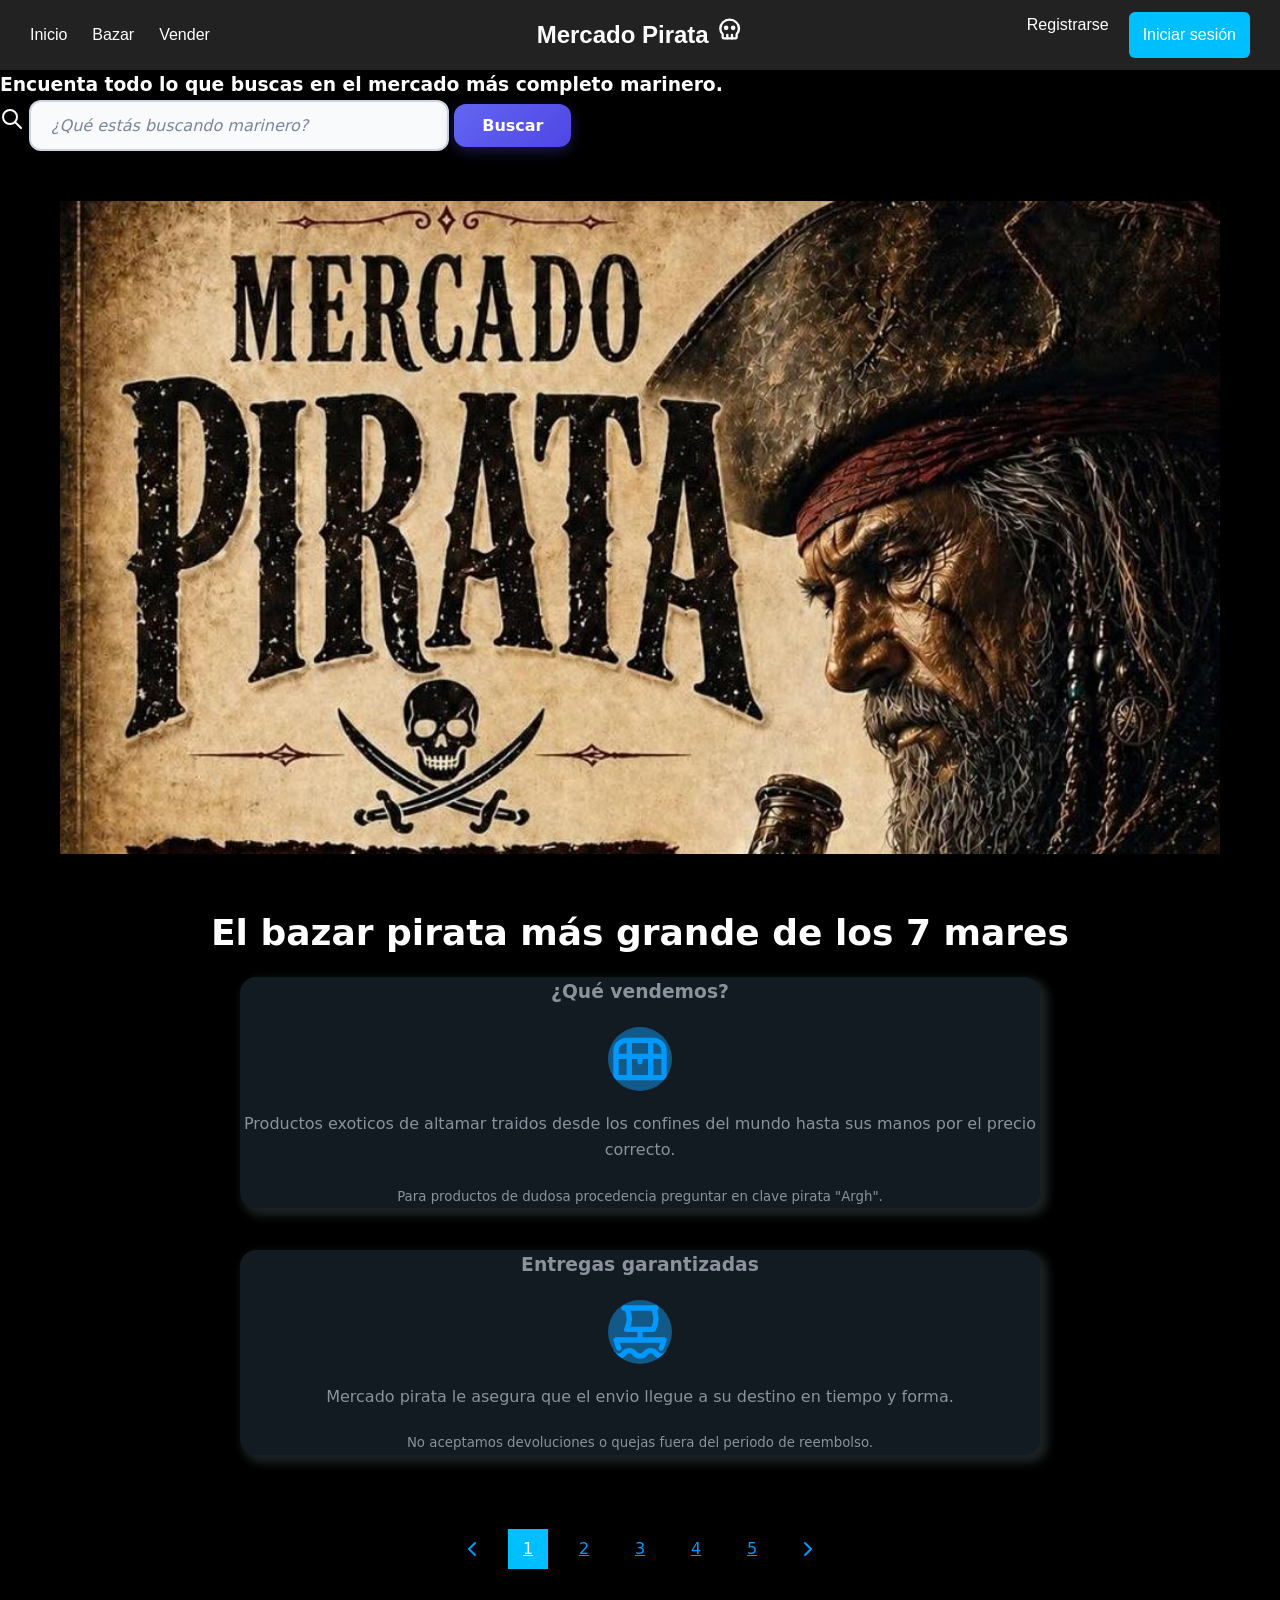
==== index.html @ 428a02eb "Primer commit" ====
<!DOCTYPE html>
<html lang="es">
<head>
    <meta charset="UTF-8">
    <meta name="descripción" content="width=device-width, initial-scale=1.0">
    <title>Mercado Pirata</title>

    <link rel="stylesheet" href="Style_mercado_pirata.css">
    <script></script>
</head>

<body>
    <header class="menu">

    <h2 class="logo">
        <a href="index.html">Mercado Pirata
        <svg xmlns="http://www.w3.org/2000/svg"
            width="24"
            height="24"
            viewBox="0 0 24 24"
            fill="none"
            stroke="currentColor"
            stroke-width="2"
            stroke-linecap="round"
            stroke-linejoin="round">
            <path stroke="none" d="M0 0h24v24H0z" fill="none" />
            <path d="M12 4c4.418 0 8 3.358 8 7.5c0 1.901 -.755 3.637 -2 4.96l0 2.54a1 1 0 0 1 -1 1h-10a1 1 0 0 1 -1 -1v-2.54c-1.245 -1.322 -2 -3.058 -2 -4.96c0 -4.142 3.582 -7.5 8 -7.5" />
            <path d="M10 17v3" />
            <path d="M14 17v3" />
            <path d="M8 11a1 1 0 1 0 2 0a1 1 0 1 0 -2 0" />
            <path d="M14 11a1 1 0 1 0 2 0a1 1 0 1 0 -2 0" />
        </svg></a>
    </h2>

    <nav class="nav-inicio">
        <a href="index.html">Inicio</a>
        <a href="bazar.html">Bazar</a>
        <a href="">Vender</a>
    </nav>

    <div class="usuario">
        <a href="">Registrarse</a>
        <a href="">Iniciar sesión</a>
    </div>

</header>

    <main>
        <section>
            <h3>Encuenta todo lo que buscas en el mercado más
            completo marinero.
            </h3>

            <form role="search">
                <svg xmlns="http://www.w3.org/2000/svg"
                width="24" height="24"
                viewBox="0 0 24 24"
                fill="none"
                stroke="currentColor" 
                stroke-width="2"
                stroke-linecap="round"
                stroke-linejoin="round"
                class="icon icon-tabler icons-tabler-outline icon-tabler-search">
                <path stroke="none" d="M0 0h24v24H0z" fill="none" />
                <path d="M3 10a7 7 0 1 0 14 0a7 7 0 1 0 -14 0" />
                <path d="M21 21l-6 -6" />
            </svg>

                <input type="text" placeholder="¿Qué estás buscando marinero?" class="form-box">

                <button type="submit" class="btn-submit">Buscar</button>
            </form>

            <img class="img-cont" src="img/mercado-pirata.jpg"> 

            <h1>El bazar pirata más grande de los 7 mares</h1>


        </section>

        <section>
            <article class="text-cont">
                <h3>¿Qué vendemos?</h3>
                <svg xmlns="http://www.w3.org/2000/svg"
                width="24" height="24"
                viewBox="0 0 24 24"
                fill="none"
                stroke="currentColor"
                stroke-width="2"
                stroke-linecap="round"
                stroke-linejoin="round"
                class="icon icon-tabler icons-tabler-outline icon-tabler-treasure-chest">
                <path stroke="none" d="M0 0h24v24H0z" fill="none" />
                <path d="M4 19h16a1 1 0 0 0 1 -1v-9a4 4 0 0 0 -4 -4h-10a4 4 0 0 0 -4 4v9a1 1 0 0 0 1 1" />
                <path d="M3 11h18" /><path d="M16 5v14" />
                <path d="M8 5v14" /><path d="M12 11v2" />
            </svg>
                <p>Productos exoticos de altamar traidos
                desde los confines del mundo hasta sus manos
                por el precio correcto.</p>

                <footer >
                    <small>Para productos de dudosa procedencia
                    preguntar en clave pirata "Argh".</small>
                </footer>

            </article>
            <br>

            <article class="text-cont">
                <h3>Entregas garantizadas</h3>
            <svg xmlns="http://www.w3.org/2000/svg" 
            width="24" 
            height="24" 
            viewBox="0 0 24 24" 
            fill="none" 
            stroke="currentColor" 
            stroke-width="2" 
            stroke-linecap="round" 
            stroke-linejoin="round" 
            class="icon icon-tabler icons-tabler-outline icon-tabler-sailboat-2">
            <path stroke="none" d="M0 0h24v24H0z" fill="none" />
            <path d="M2 20a2.4 2.4 0 0 0 2 1a2.4 2.4 0 0 0 2 -1a2.4 2.4 0 0 1 2 -1a2.4 2.4 0 0 1 2 1a2.4 2.4 0 0 0 2 1a2.4 2.4 0 0 0 2 -1a2.4 2.4 0 0 1 2 -1a2.4 2.4 0 0 1 2 1a2.4 2.4 0 0 0 2 1a2.4 2.4 0 0 0 2 -1" />
            <path d="M4 18l-1 -3h18l-1 3" /><path d="M12 11v4" />
            <path d="M7 3c1.333 2.667 1.333 5.333 0 8h10c1.333 -2.667 1.333 -5.333 0 -8" />
            <path d="M6 3h12" />
        </svg>
            <p>Mercado pirata le asegura que el envio
            llegue a su destino en tiempo y forma.</p>

            <footer><small>No aceptamos devoluciones o quejas 
                fuera del periodo de reembolso.</small>
            </footer>
        </section>
        <br>

    <nav class="num-pagina">
        <a href=""><svg xmlns="http://www.w3.org/2000/svg" 
            width="24" height="24" 
            viewBox="0 0 24 24" 
            fill="none" 
            stroke="currentColor" 
            stroke-width="2" 
            stroke-linecap="round" 
            stroke-linejoin="round" 
            class="icon icon-tabler icons-tabler-outline icon-tabler-chevron-left">
            <path stroke="none" d="M0 0h24v24H0z" fill="none" />
            <path d="M15 6l-6 6l6 6" />
        </svg></a>
        <a href="" class="is-active">1</a>
        <a href="">2</a>
        <a href="">3</a>
        <a href="">4</a>
        <a href="">5</a>
        <a href=""><svg xmlns="http://www.w3.org/2000/svg" 
            width="24" 
            height="24" 
            viewBox="0 0 24 24" 
            fill="none" 
            stroke="currentColor" 
            stroke-width="2" 
            stroke-linecap="round" 
            stroke-linejoin="round" 
            class="icon icon-tabler icons-tabler-outline icon-tabler-chevron-right">
            <path stroke="none" d="M0 0h24v24H0z" fill="none" />
            <path d="M9 6l6 6l-6 6" />
        </svg></a>
        </nav>

    <footer class="copyright">
        <small>&copy; 2026 Mauricio Leone dev. Todos los derechos
    reservados.</small>
    </footer>
    </main>
    
</body>

</html>
---- Style_mercado_pirata.css ----
/*Reinicio los margenes, padding y bordes*/
* {
    margin: 0;
    padding: 0;
    box-sizing: border-box;
}
/*Defino cololes a utilizar*/
:root {
    --primary:#3b4550;
    --primary-dark:#131416;
    --primary-hover:#0a69ce;
    --primary-light:#09f;
    --background:#000000;
    --text-primary: #ffffff;
    --text-secondary: #cbd5e1;
    --text-muted: #94a3b8;
    --border: rgba(255, 255, 255, 0.1);
    --card-bg: #1e293b;
    --shadow: rgba(0, 0, 0, 0.3);
    --input-bg: #1e293b;
    --hsla-example: hsla(210, 100%, 56%, 1);
}



body{
    font-family: system-ui;
    background-color: var(--background);
    color:var(--text-primary);
    min-height: 100vh;
    display: flex;
    flex-direction: column;
    line-height: 1.6;
}

/*Titulos*/

h1 {
    font-size: 2.25rem;
    font-weight: 900;
    margin-bottom: 1rem;
    text-align: center;

}


a {
    color: var(--primary-light);
}

a:hover{
    color:var(--text-primary)
}
/*Imagen*/
.img-cont{
    display: flex;
    justify-content: center;
    align-items: center;
    width: 100%;
    max-width: 1200px;
    padding: 20px;
    margin: 30px auto;
    box-sizing:border-box;
}

.text-cont{
    display:flex;
    flex-direction: column;
    align-items: center;
    justify-content: center;
    background-color: #121a22;
    text-align: center;
    width: 100%;
    max-width: 800px;
    gap: 20px;
    box-sizing: border-box;
    text-align: center;
    margin-left: auto;
    margin-right: auto;
    margin-bottom: 1rem;
    border-radius: 1rem;
    box-shadow: 5px 5px 8px 3px rgb(28, 34, 34);
    color: #8b929b;

    svg {
        color:#09f;
        background-color:rgb(19, 89, 136);
        width: 64px;
        height: 64px;
        border-radius: 100%;
    }

}
.copyright{
    text-align: center;
}

.menu {
    position: relative;

    width: 100%;
    height: 70px;

    display: flex;
    align-items: center;

    padding: 0 30px;

    background-color: #222;
    color: white;
}

/* IZQUIERDA */
.navegacion {
    display: flex;
    gap: 25px;
}

/* CENTRO */
.logo {
    position: absolute;

    left: 50%;
    transform: translateX(-50%);

    display: flex;
    align-items: center;
    gap: 8px;

    margin: 0;
    white-space: nowrap;
}

/* DERECHA */
.usuario {
    display: flex;
    gap: 20px;

    margin-left: auto;
}

/* Enlaces */
.menu a {
    color: white;
    text-decoration: none;
    font-family: Arial, sans-serif;
}

.menu a:hover {
    color: #00bfff;
}

/* SVG */
.logo svg {
    width: 28px;
    height: 28px;
}.menu {
    position: relative;

    width: 100%;
    height: 70px;

    display: flex;
    align-items: center;

    padding: 0 30px;

    background-color: #222;
    color: white;
}

/* IZQUIERDA */
.nav-inicio {
    display: flex;
    gap: 25px;
}

/* CENTRO */
.logo {
    position: absolute;

    left: 50%;
    transform: translateX(-50%);

    display: flex;
    align-items: center;
    gap: 8px;

    margin: 0;
    white-space: nowrap;
}

/* DERECHA */
.usuario {
    display: flex;
    gap: 20px;

    margin-left: auto;
}

/* Enlaces */
.menu a {
    color: white;
    text-decoration: none;
    font-family: Arial, sans-serif;
}

.menu a:hover {
    color: #00bfff;
}

/* SVG */
.logo svg {
    width: 28px;
    height: 28px;
}

.usuario a:last-child {
    background-color: #00bfff;
    padding: 10px 14px;
    border-radius: 6px;
    color: white;
}

.usuario a:last-child:hover {
    background-color: #008fcc;
    color: white;
}
.btn-submit {
  /* Fondo con degradado moderno */
  background: linear-gradient(135deg, #6366f1 0%, #4f46e5 100%);
  color: #ffffff;
  
  /* Tipografía y bordes */
  font-family: system-ui, -apple-system, sans-serif;
  font-size: 1rem;
  font-weight: 600;
  border: none;
  border-radius: 12px;
  
  /* Dimensiones y espaciado */
  padding: 12px 28px;
  cursor: pointer;
  
  /* Sombra suave */
  box-shadow: 0 4px 14px 0 rgba(79, 70, 229, 0.35);
  
  /* Transiciones fluidas */
  transition: all 0.25s ease-in-out;
  outline: none;
}

/* Efecto al pasar el cursor (Hover) */
.btn-submit:hover {
  background: linear-gradient(135deg, #4f46e5 0%, #4338ca 100%);
  transform: translateY(-2px);
  box-shadow: 0 6px 20px 0 rgba(79, 70, 229, 0.45);
}

/* Efecto al hacer clic (Active) */
.btn-submit:active {
  transform: translateY(0);
  box-shadow: 0 2px 8px 0 rgba(79, 70, 229, 0.35);
}

/* Accesibilidad (Focus con teclado) */
.btn-submit:focus-visible {
  outline: 3px solid #a5b4fc;
  outline-offset: 2px;
}.btn-submit {
  /* Fondo con degradado moderno */
  background: linear-gradient(135deg, #6366f1 0%, #4f46e5 100%);
  color: #ffffff;
  
  /* Tipografía y bordes */
  font-family: system-ui, -apple-system, sans-serif;
  font-size: 1rem;
  font-weight: 600;
  border: none;
  border-radius: 12px;
  
  /* Dimensiones y espaciado */
  padding: 12px 28px;
  cursor: pointer;
  
  /* Sombra suave */
  box-shadow: 0 4px 14px 0 rgba(79, 70, 229, 0.35);
  
  /* Transiciones fluidas */
  transition: all 0.25s ease-in-out;
  outline: none;
}

/* Efecto al pasar el cursor (Hover) */
.btn-submit:hover {
  background: linear-gradient(135deg, #4f46e5 0%, #4338ca 100%);
  transform: translateY(-2px);
  box-shadow: 0 6px 20px 0 rgba(79, 70, 229, 0.45);
}

/* Efecto al hacer clic (Active) */
.btn-submit:active {
  transform: translateY(0);
  box-shadow: 0 2px 8px 0 rgba(79, 70, 229, 0.35);
}

/* Accesibilidad (Focus con teclado) */
.btn-submit:focus-visible {
  outline: 3px solid #a5b4fc;
  outline-offset: 2px;
}

.form-box {
  /* Dimensiones y estructura */
  width: 100%;
  max-width: 420px;
  padding: 14px 20px;
  font-family: system-ui, -apple-system, BlinkMacSystemFont, 'Segoe UI', Roboto, sans-serif;
  font-size: 1rem;
  color: #0f172a; /* Texto principal oscuro */

  /* Fondo y bordes */
  background-color: #f8fafc;
  border: 2px solid #cbd5e1;
  border-radius: 12px;

  /* Sombra sutil */
  box-shadow: 0 2px 8px rgba(15, 23, 42, 0.05);

  /* Transición suave */
  transition: all 0.25s ease-in-out;
  outline: none;
}

/* Estilo del texto Placeholder */
.form-box::placeholder {
  color: #64748b;
  font-style: italic;
  opacity: 0.85;
  transition: color 0.25s ease;
}

/* Estado al hacer clic o escribir (Focus) */
.form-box:focus {
  background-color: #ffffff;
  border-color: #0284c7; /* Azul oceánico tenue */
  box-shadow: 0 4px 16px rgba(2, 132, 199, 0.2);
}

/* Ocultar texto del placeholder al enfocar (Opcional) */
.form-box:focus::placeholder {
  color: #94a3b8;
}

/* Estado al pasar el cursor (Hover) */
.form-box:hover:not(:focus) {
  border-color: #94a3b8;
}

.num-pagina{
    display: flex;  
    justify-content: center;
    gap: 1rem;
    margin-block: 2rem;

    a{
        display: flex;
        align-items: center;
        justify-content: center;
        width: 2.5rem;
        height: 2.5rem;
        color:#09f;
    
        &:hover, &:focus{
            background-color: white;
        }

        &.is-active{
            background-color: #00bfff;
            color: white;
            pointer-events: none;
        }
    }
}
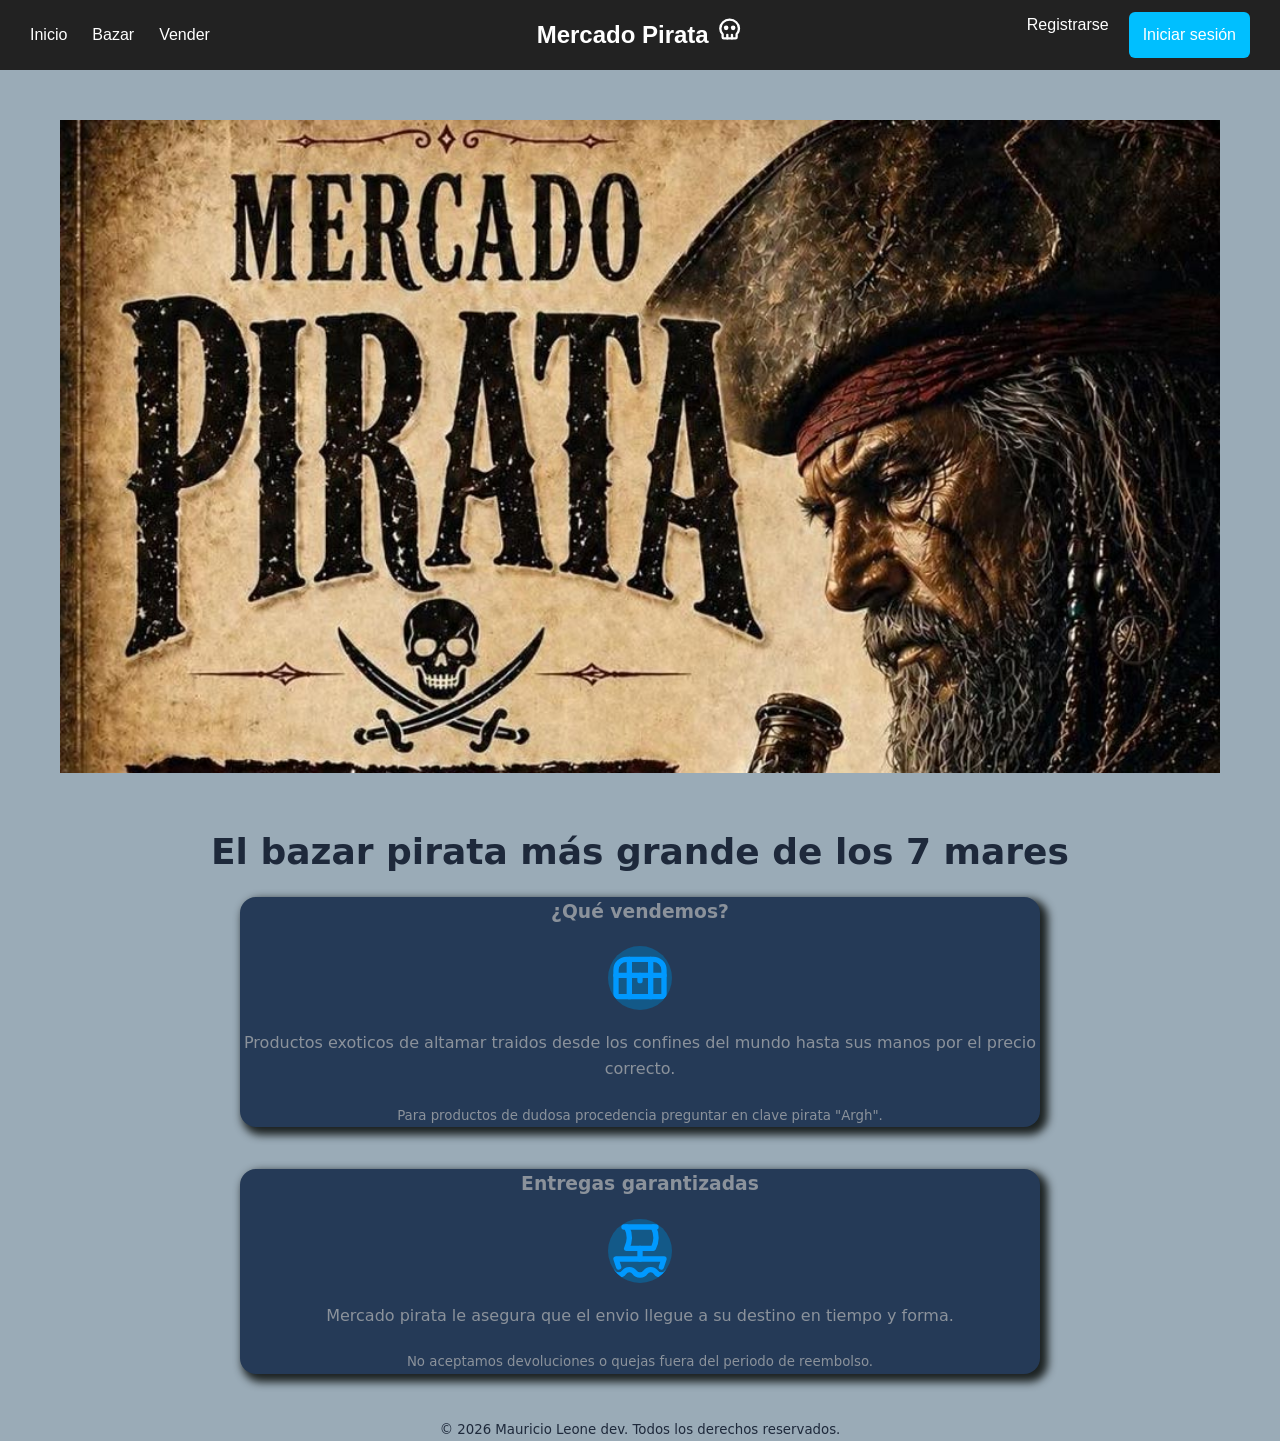
==== commit f6b03e7b: "cambios en css e intento de incluir la img en el card (todavía no se pudo" ====
--- a/index.html
+++ b/index.html
@@ -46,7 +46,7 @@
 </header>
 
     <main>
-        <section>
+        <!-- <section>
             <h3>Encuenta todo lo que buscas en el mercado más
             completo marinero.
             </h3>
@@ -69,7 +69,7 @@
                 <input type="text" placeholder="¿Qué estás buscando marinero?" class="form-box">
 
                 <button type="submit" class="btn-submit">Buscar</button>
-            </form>
+            </form> -->
 
             <img class="img-cont" src="img/mercado-pirata.jpg"> 
 
@@ -134,39 +134,6 @@
         </section>
         <br>
 
-    <nav class="num-pagina">
-        <a href=""><svg xmlns="http://www.w3.org/2000/svg" 
-            width="24" height="24" 
-            viewBox="0 0 24 24" 
-            fill="none" 
-            stroke="currentColor" 
-            stroke-width="2" 
-            stroke-linecap="round" 
-            stroke-linejoin="round" 
-            class="icon icon-tabler icons-tabler-outline icon-tabler-chevron-left">
-            <path stroke="none" d="M0 0h24v24H0z" fill="none" />
-            <path d="M15 6l-6 6l6 6" />
-        </svg></a>
-        <a href="" class="is-active">1</a>
-        <a href="">2</a>
-        <a href="">3</a>
-        <a href="">4</a>
-        <a href="">5</a>
-        <a href=""><svg xmlns="http://www.w3.org/2000/svg" 
-            width="24" 
-            height="24" 
-            viewBox="0 0 24 24" 
-            fill="none" 
-            stroke="currentColor" 
-            stroke-width="2" 
-            stroke-linecap="round" 
-            stroke-linejoin="round" 
-            class="icon icon-tabler icons-tabler-outline icon-tabler-chevron-right">
-            <path stroke="none" d="M0 0h24v24H0z" fill="none" />
-            <path d="M9 6l6 6l-6 6" />
-        </svg></a>
-        </nav>
-
     <footer class="copyright">
         <small>&copy; 2026 Mauricio Leone dev. Todos los derechos
     reservados.</small>
--- a/Style_mercado_pirata.css
+++ b/Style_mercado_pirata.css
@@ -6,27 +6,51 @@
 }
 /*Defino cololes a utilizar*/
 :root {
-    --primary:#3b4550;
-    --primary-dark:#131416;
-    --primary-hover:#0a69ce;
-    --primary-light:#09f;
-    --background:#000000;
-    --text-primary: #ffffff;
-    --text-secondary: #cbd5e1;
-    --text-muted: #94a3b8;
-    --border: rgba(255, 255, 255, 0.1);
-    --card-bg: #1e293b;
-    --shadow: rgba(0, 0, 0, 0.3);
-    --input-bg: #1e293b;
-    --hsla-example: hsla(210, 100%, 56%, 1);
-}
-
+    /* Colores */
+    --color-primario:      #0f172a;
+    --color-acento:        #f59e0b;
+    --color-acento-hover:  #d97706;
+    --color-fondo:         #9aabb7;
+    --color-fondo-card:    #ffffff;
+    --color-texto:         #1e293b;
+    --color-texto-suave:   #64748b;
+    --color-borde:         #e2e8f0;
+    --color-exito:         #22c55e;
+    --color-error:         #ef4444;
+    --color-badge:         #3b82f6;
+    --color-badge-oferta:  #ef4444;
+
+    /* Tipografía */
+    --fuente-titulo:  'Georgia', serif;
+    --fuente-cuerpo:  'Segoe UI', system-ui, sans-serif;
+
+    /* Espaciado */
+    --espaciado-xs:   0.25rem;
+    --espaciado-sm:   0.5rem;
+    --espaciado-md:   1rem;
+    --espaciado-lg:   1.5rem;
+    --espaciado-xl:   2rem;
+    --espaciado-xxl:  4rem;
+
+  /* Bordes */
+    --radio-sm:  0.25rem;
+    --radio-md:  0.5rem;
+    --radio-lg:  1rem;
+
+  /* Sombras */
+    --sombra-sm:  0 1px 3px rgba(0,0,0,0.08);
+    --sombra-md:  0 4px 12px rgba(0,0,0,0.10);
+    --sombra-lg:  0 8px 24px rgba(0,0,0,0.12);
+
+  /* Transiciones */
+    --transicion: 0.2s ease;
+}
 
 
 body{
     font-family: system-ui;
-    background-color: var(--background);
-    color:var(--text-primary);
+    background-color: var(--color-fondo);
+    color:var(--color-texto);
     min-height: 100vh;
     display: flex;
     flex-direction: column;
@@ -68,7 +92,7 @@
     flex-direction: column;
     align-items: center;
     justify-content: center;
-    background-color: #121a22;
+    background-color: #253a57;
     text-align: center;
     width: 100%;
     max-width: 800px;
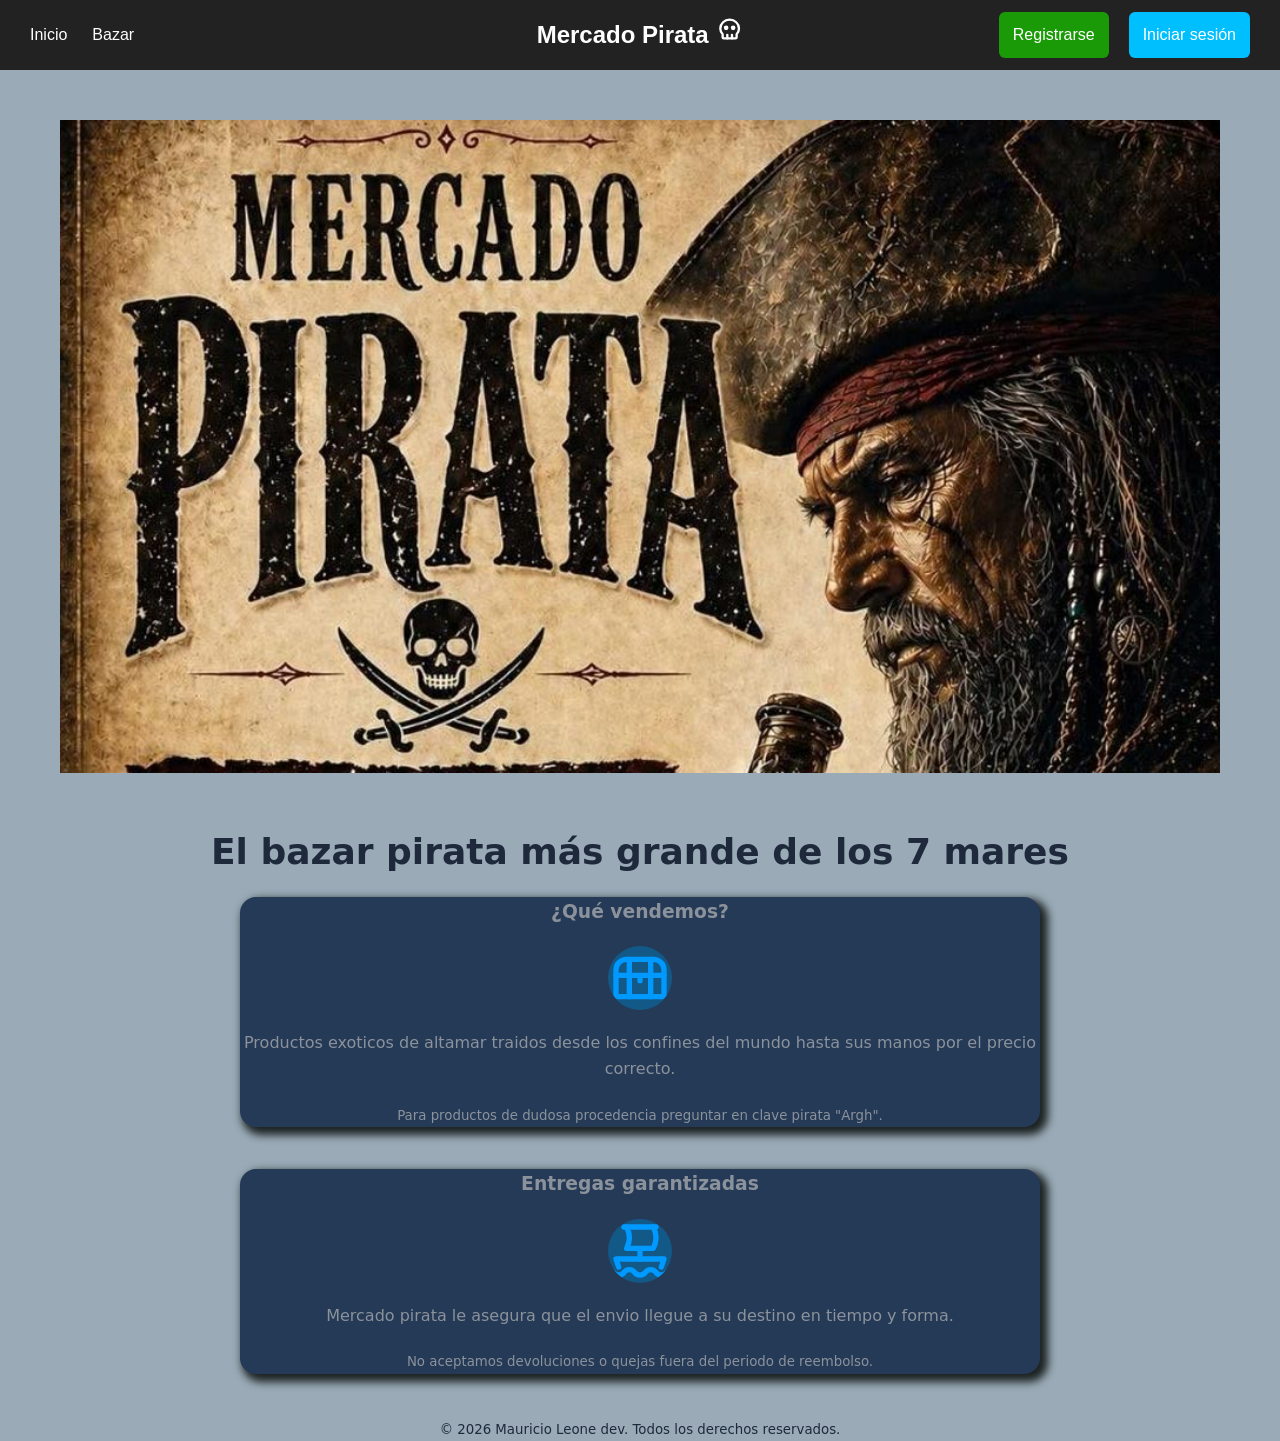
==== commit 2309eefc: "cambios esteticos, formularios para inicio de sesión/registro" ====
--- a/index.html
+++ b/index.html
@@ -6,7 +6,7 @@
     <title>Mercado Pirata</title>
 
     <link rel="stylesheet" href="Style_mercado_pirata.css">
-    <script></script>
+
 </head>
 
 <body>
@@ -35,42 +35,16 @@
     <nav class="nav-inicio">
         <a href="index.html">Inicio</a>
         <a href="bazar.html">Bazar</a>
-        <a href="">Vender</a>
     </nav>
 
     <div class="usuario">
-        <a href="">Registrarse</a>
-        <a href="">Iniciar sesión</a>
+        <a href="registro.html">Registrarse</a>
+        <a href="login.html">Iniciar sesión</a>
     </div>
 
 </header>
 
     <main>
-        <!-- <section>
-            <h3>Encuenta todo lo que buscas en el mercado más
-            completo marinero.
-            </h3>
-
-            <form role="search">
-                <svg xmlns="http://www.w3.org/2000/svg"
-                width="24" height="24"
-                viewBox="0 0 24 24"
-                fill="none"
-                stroke="currentColor" 
-                stroke-width="2"
-                stroke-linecap="round"
-                stroke-linejoin="round"
-                class="icon icon-tabler icons-tabler-outline icon-tabler-search">
-                <path stroke="none" d="M0 0h24v24H0z" fill="none" />
-                <path d="M3 10a7 7 0 1 0 14 0a7 7 0 1 0 -14 0" />
-                <path d="M21 21l-6 -6" />
-            </svg>
-
-                <input type="text" placeholder="¿Qué estás buscando marinero?" class="form-box">
-
-                <button type="submit" class="btn-submit">Buscar</button>
-            </form> -->
-
             <img class="img-cont" src="img/mercado-pirata.jpg"> 
 
             <h1>El bazar pirata más grande de los 7 mares</h1>
--- a/Style_mercado_pirata.css
+++ b/Style_mercado_pirata.css
@@ -238,7 +238,16 @@
     width: 28px;
     height: 28px;
 }
-
+.usuario a:first-child {
+    background-color: #1b9a08;
+    padding: 10px 14px;
+    border-radius: 6px;
+    color: white;
+}
+.usuario a:first-child:hover {
+    background-color: #0f7a06;
+    color: white;
+}
 .usuario a:last-child {
     background-color: #00bfff;
     padding: 10px 14px;
